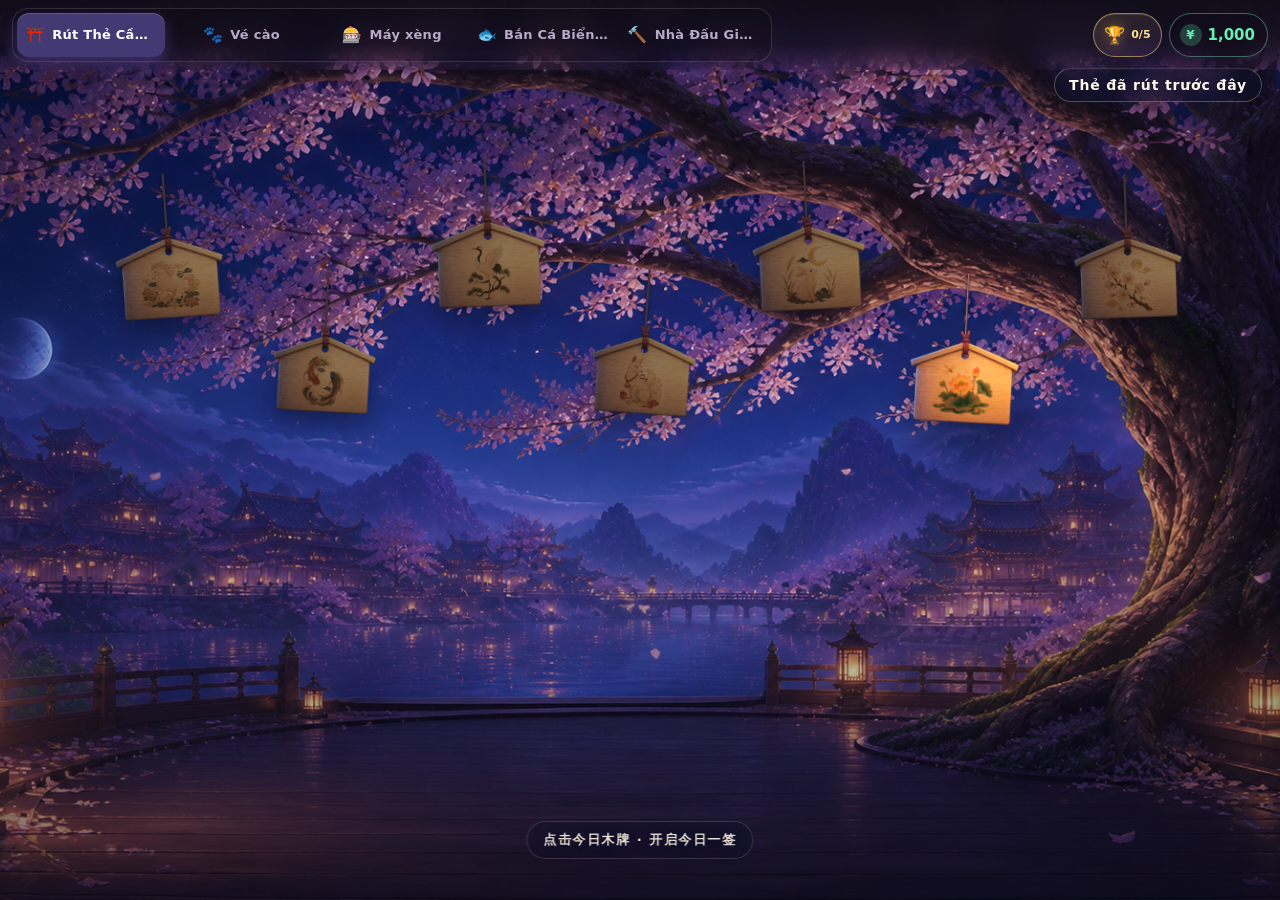
==== arcade/index.html @ 2c8cac27 "fix: Thêm shop, arcade, cg đã dịch tiếng Việt, sửa 404, cập nhật opening prompt và status-shell" ====
<!doctype html>
<html lang="zh-CN">
<head>
<meta charset="utf-8">
<meta name="viewport" content="width=device-width,initial-scale=1,viewport-fit=cover">
<title>AIRP Khu Trò Chơi May Mắn · Sảnh Game</title>
<meta name="description" content="Vé cào Móng Mèo Mộng Mơ / Rút Thẻ Cầu Nguyện / Máy Xèng Streamer / Bắn Cá Biển Sâu —— 共享钱包的四合一街机页面。">
<link rel="icon" href="data:image/svg+xml,%3Csvg xmlns='http://www.w3.org/2000/svg' viewBox='0 0 32 32'%3E%3Ctext y='26' font-size='26'%3E%F0%9F%8E%B0%3C/text%3E%3C/svg%3E">

<script>
/* Theme must be on <body> before any game iframe boots: the games read
   parent.document.body.dataset.theme during their own init(). */
(function () {
  var ua = navigator.userAgent || '';
  if (/iP(?:hone|ad|od)/.test(ua) && /AppleWebKit/.test(ua)) document.documentElement.classList.add('is-ios-webkit');
  var THEMES = ['dark', 'warm-white', 'green', 'classic-dark'];
  var t = 'dark';
  try {
    var s = localStorage.getItem('kivotos-theme') || localStorage.getItem('theme');
    if (THEMES.indexOf(s) >= 0) t = s;
  } catch (_) {}
  document.documentElement.dataset.theme = t;
  document.addEventListener('DOMContentLoaded', function () {
    document.body.dataset.theme = t;
  });
})();
</script>

<style>
/* Theme tokens are copied from the game pages so the shell and the
   embedded pages resolve to the exact same palette. */
:root,
[data-theme=dark]{color-scheme:dark;--stage:#100d17;--panel:#1e182b;--line:#ffffff22;--text:#fff;--muted:#b6aac7;--good:#65f0b5;--bad:#ff7c9d;--accent:#8c7aff;--accent2:#65f0b5}
[data-theme=warm-white]{color-scheme:light;--stage:#e8e0ee;--panel:#fff9ff;--line:#3b294528;--text:#2e2234;--muted:#76677e;--good:#18815a;--bad:#bd3e61;--accent:#7a5cd8;--accent2:#18815a}
[data-theme=green]{color-scheme:light;--stage:#dcebe3;--panel:#f8fffb;--line:#234f3a2b;--text:#25372d;--muted:#607468;--good:#1c7650;--bad:#b84962;--accent:#2f7f60;--accent2:#1c7650}
[data-theme=classic-dark]{color-scheme:dark;--stage:#161310;--panel:#29231e;--line:#e1c99c2a;--text:#eadfcf;--muted:#aa9a84;--good:#8bc6a2;--bad:#d57986;--accent:#c9a86a;--accent2:#8bc6a2}

*{box-sizing:border-box}
[hidden]{display:none!important}
html,body{margin:0;min-height:100%}
body{
  /* --dock-h is measured from the real topbar by JS; --nav-h is what the
     stage subtracts.  Keeping them separate lets the full-bleed games
     zero out the reserve without losing the measurement. */
  --dock-h:62px;
  --nav-h:var(--dock-h);
  padding:0;background:var(--stage);color:var(--text);
  font:14px/1.5 "Microsoft YaHei UI","Microsoft YaHei",system-ui,sans-serif;
  -webkit-font-smoothing:antialiased;overflow-x:hidden;
}
button{font:inherit;color:inherit}
a{color:inherit}

/* ---------- dock: one segmented track + a compact purse ---------- */
.topbar{
  position:sticky;top:0;z-index:60;
  display:flex;align-items:center;gap:10px;
  /* A literal floor, not var(--nav-h): --nav-h is derived from this
     element's height, so feeding it back in makes the reserve drift. */
  min-height:56px;padding:8px 12px;
  background:linear-gradient(180deg,color-mix(in srgb,var(--panel) 88%,transparent),color-mix(in srgb,var(--stage) 70%,transparent));
  backdrop-filter:blur(16px);-webkit-backdrop-filter:blur(16px);
}
html.is-hud .topbar{padding-right:12px}

.tabs{
  /* 列数跟着 GAMES 的条目数走。写死过 4，加第五个游戏时标签会被挤爆。 */
  display:grid;grid-template-columns:repeat(var(--tab-count,5),minmax(0,1fr));
  flex:1 1 auto;min-width:0;max-width:760px;
  gap:3px;padding:4px;
  border:1px solid var(--line);border-radius:16px;
  background:#00000028;
}
.tab{
  display:flex;align-items:center;justify-content:center;gap:7px;
  min-width:0;min-height:44px;padding:9px 8px;border:0;border-radius:12px;
  background:transparent;cursor:pointer;
  font-weight:800;font-size:13px;letter-spacing:.02em;
  transition:background .16s,color .16s,box-shadow .16s;
}
.tab .ico{font-size:16px;line-height:1;flex:none}
.tab .label{overflow:hidden;text-overflow:ellipsis;white-space:nowrap}
.tab{color:var(--muted)}
.tab:hover{color:var(--text);background:#ffffff10}
.tab[aria-selected=true]{
  color:var(--text);
  background:color-mix(in srgb,var(--accent) 34%,var(--panel));
  box-shadow:inset 0 1px 0 #ffffff28,0 6px 16px color-mix(in srgb,var(--accent) 28%,transparent);
}

.bar-right{display:flex;align-items:center;gap:8px;flex:0 0 auto;margin-left:auto}

.lobby-close{display:none;width:44px;height:44px;place-items:center;flex:0 0 auto;border:1px solid var(--line);border-radius:13px;background:color-mix(in srgb,var(--panel) 86%,transparent);color:var(--text);font:300 25px/1 system-ui,sans-serif;box-shadow:inset 0 1px 0 #ffffff20,0 6px 16px #0005;cursor:pointer}
html.is-hud .lobby-close{display:grid}
.lobby-close:hover{background:color-mix(in srgb,var(--accent) 24%,var(--panel))}

.wallet{position:relative}
.wallet-btn{
  display:flex;align-items:center;gap:6px;
  position:relative;
  min-height:44px;padding:0 12px 0 10px;
  border:1px solid color-mix(in srgb,var(--good) 28%,var(--line));
  border-radius:999px;background:#00000028;cursor:pointer;
}
.wallet-btn .mark{
  display:grid;place-items:center;width:22px;height:22px;border-radius:50%;
  background:color-mix(in srgb,var(--good) 22%,transparent);
  color:var(--good);font-size:12px;font-weight:900;
}
.wallet-btn b{color:var(--good);font-size:15px;font-variant-numeric:tabular-nums;font-weight:800;max-width:38vw;overflow:hidden;text-overflow:ellipsis;white-space:nowrap}
.wallet-btn:hover{background:#ffffff12}
.pop{
  position:absolute;right:0;top:calc(100% + 8px);z-index:70;
  width:244px;padding:12px;
  border:1px solid var(--line);border-radius:14px;background:var(--panel);
  box-shadow:0 18px 44px #00000059;
}
.pop h3{margin:0 0 3px;font-size:12px;letter-spacing:.08em}
.pop p{margin:0 0 10px;color:var(--muted);font-size:10px;line-height:1.5}
.pop-themes{
  display:flex;align-items:center;justify-content:space-between;gap:8px;
  margin-top:10px;padding-top:10px;border-top:1px solid var(--line);
}
.pop-themes > span{color:var(--muted);font-size:10px;font-weight:800;letter-spacing:.08em}
.themes{display:flex;align-items:center;gap:5px}
.themes[data-inert=true]{opacity:.45}
.swatch{
  width:22px;height:22px;padding:0;border:1px solid var(--line);border-radius:7px;
  cursor:pointer;transition:transform .12s,box-shadow .16s;
}
.swatch:hover{transform:translateY(-1px)}
.swatch[aria-pressed=true]{box-shadow:0 0 0 2px var(--accent2)}
.swatch[data-theme=dark]{background:linear-gradient(140deg,#1e182b,#100d17)}
.swatch[data-theme=warm-white]{background:linear-gradient(140deg,#fff9ff,#e8e0ee)}
.swatch[data-theme=green]{background:linear-gradient(140deg,#f8fffb,#dcebe3)}
.swatch[data-theme=classic-dark]{background:linear-gradient(140deg,#29231e,#161310)}

/* ---------- chat-scoped arcade milestones ---------- */
.bar-right{gap:7px}
.milestone-launch{position:relative;flex:none}
.milestone-btn{position:relative;display:flex;align-items:center;gap:6px;min-height:44px;padding:0 10px;border:1px solid color-mix(in srgb,#ffd766 42%,var(--line));border-radius:999px;background:linear-gradient(145deg,#ffd96b20,#9a6cff1a);cursor:pointer;box-shadow:inset 0 1px 0 #ffffff1f;transition:.16s}
.milestone-btn:hover{background:linear-gradient(145deg,#ffd96b30,#9a6cff26);border-color:#ffe18a99}
.milestone-btn .trophy{font-size:17px;line-height:1;filter:drop-shadow(0 0 6px #ffc84d66)}
.milestone-btn b{color:#ffe294;font-size:11px;font-variant-numeric:tabular-nums;white-space:nowrap}
.milestone-btn.has-new{animation:milestone-pulse .65s ease 2}
@keyframes milestone-pulse{50%{transform:translateY(-2px);box-shadow:0 0 20px #ffd75a75,inset 0 1px #fff7}}
.milestone-backdrop{position:fixed;inset:0;z-index:95;display:flex;justify-content:flex-end;padding:10px;background:#0807139c;backdrop-filter:blur(8px);-webkit-backdrop-filter:blur(8px)}
.milestone-sheet{width:min(440px,100%);height:min(680px,calc(100dvh - 20px));display:flex;flex-direction:column;overflow:hidden;border:1px solid color-mix(in srgb,#ffe197 36%,var(--line));border-radius:24px;background:linear-gradient(155deg,color-mix(in srgb,var(--panel) 96%,#4a315f),color-mix(in srgb,var(--stage) 98%,#182747));box-shadow:0 28px 80px #0009,inset 0 1px #ffffff1d}
.milestone-head{display:flex;align-items:center;gap:12px;padding:18px 18px 14px;border-bottom:1px solid var(--line);background:linear-gradient(110deg,#ffd96018,#a786ff13)}
.milestone-head-mark{display:grid;place-items:center;width:42px;height:42px;border:1px solid #ffe39a55;border-radius:14px;background:#ffd55b19;font-size:23px;box-shadow:inset 0 1px #fff4}
.milestone-head-copy{min-width:0;flex:1}.milestone-head-copy h2{margin:0;font-size:17px;letter-spacing:.08em}.milestone-head-copy p{margin:3px 0 0;color:var(--muted);font-size:10px}
.milestone-close{width:38px;height:38px;padding:0;border:1px solid var(--line);border-radius:12px;background:#ffffff0b;cursor:pointer;font-size:22px;line-height:1}.milestone-close:hover{background:#ffffff18}
.milestone-summary{display:grid;grid-template-columns:1fr auto;align-items:center;gap:12px;padding:12px 18px;border-bottom:1px solid var(--line)}
.milestone-summary b{font-size:13px}.milestone-summary span{color:#ffe294;font:800 12px/1 ui-monospace,Consolas,monospace}.milestone-sync{grid-column:1/-1;color:var(--muted);font-size:10px}.milestone-sync.is-live{color:var(--good)}
.milestone-list{flex:1;min-height:0;overflow:auto;padding:12px;scrollbar-width:thin}
.milestone-card{position:relative;display:grid;grid-template-columns:46px minmax(0,1fr);gap:11px;margin-bottom:9px;padding:12px;border:1px solid var(--line);border-radius:16px;background:#ffffff08;overflow:hidden}
.milestone-card:after{content:"";position:absolute;left:0;bottom:0;width:var(--progress,0%);height:3px;background:linear-gradient(90deg,var(--accent),#ffe079);box-shadow:0 0 10px #ffe07966;transition:width .35s}
.milestone-card.is-done{border-color:#ffe09655;background:linear-gradient(120deg,#ffd85a13,#ffffff08 48%,#9c7bff12)}
.milestone-card.is-done .milestone-icon{filter:none;box-shadow:0 0 18px #ffd35b35,inset 0 1px #fff5}
.milestone-icon{display:grid;place-items:center;width:46px;height:46px;border:1px solid var(--line);border-radius:14px;background:#0002;font-size:24px;filter:grayscale(.75)}
.milestone-copy{min-width:0}.milestone-title{display:flex;align-items:center;gap:7px}.milestone-title b{font-size:13px}.milestone-rank{padding:2px 6px;border:1px solid #ffe19738;border-radius:999px;color:#e8cf91;font-size:8px;font-weight:900;letter-spacing:.08em}.milestone-copy p{margin:4px 0 7px;color:var(--muted);font-size:10px;line-height:1.45}
.milestone-progress{display:grid;grid-template-columns:1fr auto;align-items:center;gap:8px}.milestone-track{height:6px;overflow:hidden;border-radius:99px;background:#0004}.milestone-track i{display:block;width:var(--progress,0%);height:100%;border-radius:inherit;background:linear-gradient(90deg,var(--accent),#ffe079)}.milestone-progress em{color:var(--muted);font:700 9px/1 ui-monospace,Consolas,monospace;font-style:normal}
.milestone-reward{display:flex;align-items:center;justify-content:space-between;gap:8px;margin-top:8px;padding-top:7px;border-top:1px dashed var(--line);font-size:9px}.milestone-reward span{color:#d7c5ff}.milestone-reward strong{color:var(--muted);font-weight:800}.milestone-card.is-done .milestone-reward strong{color:var(--good)}
.milestone-foot{padding:10px 16px;border-top:1px solid var(--line);color:var(--muted);font-size:9px;line-height:1.5;text-align:center}
@media(max-width:640px){.milestone-btn{min-width:44px;padding:0 7px;justify-content:center}.milestone-btn b{position:absolute;right:-3px;top:-4px;min-width:18px;padding:3px 4px;border-radius:999px;background:#795b24;color:#fff4ba;font-size:8px;box-shadow:0 2px 7px #0008}.milestone-btn .trophy{font-size:16px}.milestone-backdrop{padding:6px}.milestone-sheet{height:calc(100dvh - 12px);border-radius:19px}.milestone-head{padding:13px}.milestone-list{padding:8px}.milestone-card{padding:10px;margin-bottom:7px}}

/* Shrine is a full-bleed night scene. The dock floats over it instead of
   eating a solid strip, so the tree is not cut off by a second header. */
html[data-game=shrine]{
  height:100%;
}
html[data-game=shrine] body{height:100%;--nav-h:0px;overflow:hidden}
html[data-game=shrine] .topbar{
  position:absolute;left:0;right:0;top:0;
  background:linear-gradient(180deg,#100d17f0 0%,#100d17a8 62%,transparent);
  pointer-events:none;
}
html[data-game=shrine] .tab,
html[data-game=shrine] .wallet,
html[data-game=shrine] .milestone-launch{pointer-events:auto}
html[data-game=shrine] .stage,
html[data-game=shrine] .stage[data-fit=viewport] .frame{height:100dvh}

/* ---------- stage ---------- */
.stage{position:relative;width:100%;padding:0}
.frame{
  display:block;width:100%;border:0;
  /* the embedded pages declare background:transparent so --stage shows through */
  background:transparent;
}
.stage[data-fit=viewport] .frame{height:calc(100dvh - var(--nav-h))}
.stage[data-fit=content] .frame{min-height:calc(100dvh - var(--nav-h))}

.loader{
  position:absolute;inset:0;z-index:5;
  display:grid;place-content:center;gap:12px;justify-items:center;
  background:var(--stage);color:var(--muted);
  transition:opacity .3s;
}
.loader[hidden]{display:none!important}
.spinner{
  width:34px;height:34px;border-radius:50%;
  border:3px solid var(--line);border-top-color:var(--accent);
  animation:spin .8s linear infinite;
}
.loader span{font-size:11px;letter-spacing:.12em}
@keyframes spin{to{transform:rotate(360deg)}}

.toast{
  position:fixed;left:50%;bottom:22px;z-index:200;
  max-width:min(86vw,400px);padding:9px 16px;
  border:1px solid var(--line);border-radius:11px;
  background:var(--panel);color:var(--text);
  box-shadow:0 14px 36px #00000059;
  font-size:12px;font-weight:800;text-align:center;
  transform:translate(-50%,10px);opacity:0;pointer-events:none;transition:.2s;
}
.toast.show{opacity:1;transform:translate(-50%,0)}

button:focus-visible,a:focus-visible{outline:2px solid var(--accent2);outline-offset:2px}

@media(max-width:720px){
  .tab{padding:8px 4px;font-size:12px;gap:5px}
  .tab .ico{font-size:15px}
}
@media(max-width:520px){
  .topbar{min-height:50px;padding:6px 8px;gap:8px}
  html.is-hud .topbar{padding-right:8px}
  .tabs{padding:3px;border-radius:14px}
  .tab{flex-direction:column;gap:2px;padding:5px 2px;font-size:10px;border-radius:10px}
  .tab .ico{font-size:16px}
  .wallet-btn{padding:0 8px 0 6px}
  .wallet-btn b{font-size:12px;max-width:26vw}
}
html.is-ios-webkit *,html.is-ios-webkit *::before,html.is-ios-webkit *::after{
  box-shadow:none!important;text-shadow:none!important;filter:none!important;
  backdrop-filter:none!important;-webkit-backdrop-filter:none!important;
}
@media(prefers-reduced-motion:reduce){
  *,*::before,*::after{animation-duration:.01ms!important;transition-duration:.01ms!important}
}

/* Vé cào、Rút Thẻ Cầu Nguyện、Bắn Cá Biển Sâu都是横向构图的游戏。手机竖着拿时，把 .rotator
   做成一个横屏舞台（width = 100dvh，height = 100dvw）再转 -90deg，
   游戏拿到的就是真正的宽视口，而不是被挤成一条竖列。
   逆时针转页面 = 顺时针转手机，游戏的上边落在手机左侧。

   Bắn Cá Biển Sâu必须这样：它的画布位图写死 960x540 且 object-fit:fill，
   竖屏会被横向压到 27%，鱼全被拉高 3.7 倍。 */
.rotator{display:contents}
html.is-force-landscape,html.is-force-landscape body{
  width:100%;height:100%;overflow:hidden;
}
html.is-force-landscape .rotator{
  display:block;position:fixed;z-index:1;
  top:50%;left:50%;
  width:100dvh;height:100dvw;
  transform:translate(-50%,-50%) rotate(-90deg);
  transform-origin:center center;
  overflow:hidden;background:var(--stage);
}
html.is-force-landscape .topbar{
  position:sticky;min-height:0;padding:5px 10px;gap:8px;
  background:linear-gradient(180deg,color-mix(in srgb,var(--panel) 88%,transparent),color-mix(in srgb,var(--stage) 70%,transparent));
}
html.is-force-landscape .tabs{flex:1 1 auto;max-width:none;padding:3px}
html.is-force-landscape .tab{flex-direction:row;gap:6px;min-height:40px;padding:6px;font-size:12px}
html.is-force-landscape .tab .label{display:inline}
html.is-force-landscape .tab .ico{font-size:15px}
html.is-force-landscape .wallet-btn{min-height:40px}
html.is-force-landscape .wallet-btn b{font-size:13px;max-width:22vh}
html.is-force-landscape .stage{
  height:calc(100% - var(--nav-h));
  min-height:0;
  overflow:hidden;
}
html.is-force-landscape .stage[data-fit=viewport] .frame,
html.is-force-landscape .stage[data-fit=content] .frame{
  height:100%!important;min-height:0!important;
}
/* Rút Thẻ Cầu Nguyện和Bắn Cá Biển Sâu是整屏画面，坞浮在上面不吃高度；
   Vé cào自带标题栏，坞浮起来会把它压掉，所以留在文档流里。 */
html.is-force-landscape[data-game=shrine] body,
html.is-force-landscape[data-game=fishing] body{--nav-h:0px}
html.is-force-landscape[data-game=shrine] .topbar,
html.is-force-landscape[data-game=fishing] .topbar{
  position:absolute;left:0;right:0;top:0;z-index:60;
  background:linear-gradient(180deg,color-mix(in srgb,var(--stage) 78%,transparent),transparent);
  pointer-events:none;
}
/* The fishing canvas changes every frame. Blurring it through the floating dock
   forces a fresh backdrop raster on mobile WebViews, on top of the canvas work. */
html.is-force-landscape[data-game=fishing] .topbar{
  backdrop-filter:none;-webkit-backdrop-filter:none;
}
html.is-force-landscape[data-game=shrine] .tabs,
html.is-force-landscape[data-game=fishing] .tabs,
html.is-force-landscape[data-game=shrine] .bar-right,
html.is-force-landscape[data-game=fishing] .bar-right{pointer-events:auto}
html.is-force-landscape[data-game=shrine] .tabs,
html.is-force-landscape[data-game=fishing] .tabs{flex:0 0 auto;background:#00000055}
html.is-force-landscape[data-game=shrine] .stage,
html.is-force-landscape[data-game=fishing] .stage{height:100%}

/* 手机真横屏（横着拿）：顶栏收成图标坞。
   Rút Thẻ Cầu Nguyện和Bắn Cá Biển Sâu是整屏画面，坞浮在上面；Vé cào和Máy xèng自带顶部标题，
   坞若浮起来就会把标题压掉，所以那两个游戏保持坞在文档流里。 */
@media (orientation: landscape) and (max-height: 520px) {
  html,body{height:100%;overflow:hidden}
  .topbar{
    min-height:0;padding:6px 10px;gap:8px;
    align-items:center;
  }
  html.is-hud .topbar{padding-right:10px}
  .tabs,.bar-right,.wallet,.tab{pointer-events:auto}
  .tabs{
    flex:0 0 auto;width:auto;max-width:none;
    grid-template-columns:repeat(var(--tab-count,5),42px);
    gap:2px;padding:3px;
    background:#00000055;
  }
  .tab{
    position:relative;
    flex-direction:column;padding:4px 2px;min-height:38px;
    font-size:0;gap:0;
  }
  /* 38px 的坞在 390px 高的横屏里已经占掉一成高度，不再往上加；
     命中区用透明 ::after 撑到 44px。 */
  .tab:after{
    content:"";position:absolute;left:0;right:0;top:50%;
    min-height:44px;height:100%;
    transform:translateY(-50%);
  }
  .tab .label{display:none}
  .tab .ico{font-size:18px}
  .wallet-btn{min-height:38px;padding:0 8px 0 6px}
  .wallet-btn:after{
    content:"";position:absolute;left:0;right:0;top:50%;
    min-height:44px;height:100%;
    transform:translateY(-50%);
  }
  .wallet-btn b{font-size:12px;max-width:22vw}

  /* full-bleed games: float the dock, hand the game the whole viewport */
  html[data-game=fishing] .topbar{backdrop-filter:none;-webkit-backdrop-filter:none}

  html[data-game=shrine] .topbar,
  html[data-game=fishing] .topbar{
    position:absolute;left:0;right:0;top:0;z-index:60;
    align-items:flex-start;
    background:linear-gradient(180deg,color-mix(in srgb,var(--stage) 70%,transparent),transparent);
    pointer-events:none;
  }
  html[data-game=shrine] body,
  html[data-game=fishing] body{--nav-h:0px}

  .stage[data-fit=viewport] .frame,
  .stage[data-fit=content] .frame{
    height:calc(100dvh - var(--nav-h))!important;min-height:0!important;
  }
  html[data-game=slots] body{overflow:hidden;height:100%}
  html[data-game=slots] .stage{
    display:flex;justify-content:center;
    height:calc(100dvh - var(--nav-h));overflow:hidden;
  }
  html[data-game=slots] .frame{
    width:min(100%,460px);
    height:calc(100dvh - var(--nav-h))!important;min-height:0!important;
  }
}
</style>
</head>
<body>
<div class="rotator" id="rotator">

<header class="topbar">
  <nav class="tabs" id="tabs" role="tablist" aria-label="Chuyển đổi trò chơi"></nav>

  <div class="bar-right">
    <div class="milestone-launch">
      <button class="milestone-btn" id="milestoneBtn" type="button" aria-expanded="false" aria-haspopup="dialog" aria-label="Mở mốc thành tựu trò chơi">
        <span class="trophy" aria-hidden="true">🏆</span><b id="milestoneBadge">0/5</b>
      </button>
    </div>
    <div class="wallet">
      <button class="wallet-btn" id="walletBtn" type="button" aria-expanded="false" aria-haspopup="true" aria-label="共享钱包">
        <span class="mark" aria-hidden="true">¥</span>
        <b id="balance">¥0</b>
      </button>
      <div class="pop" id="walletPop" hidden>
        <h3>共享钱包</h3>
        <p id="walletHint">五个游戏共用同一份余额，Dữ liệu được lưu trong trình duyệt。</p>
        <div class="pop-themes">
          <span>主题</span>
          <div class="themes" id="themes" role="group" aria-label="Chuyển đổi chủ đề"></div>
        </div>
      </div>
    </div>
    <button class="lobby-close" id="arcadeClose" type="button" aria-label="Close arcade">&#215;</button>
  </div>
</header>

<div class="milestone-backdrop" id="milestoneBackdrop" hidden>
  <section class="milestone-sheet" role="dialog" aria-modal="true" aria-labelledby="milestoneTitle">
    <header class="milestone-head">
      <span class="milestone-head-mark" aria-hidden="true">🏆</span>
      <div class="milestone-head-copy"><h2 id="milestoneTitle">街机里程碑</h2><p>达标后，新变体会永久加入当前聊天的奖池</p></div>
      <button class="milestone-close" id="milestoneClose" type="button" aria-label="Đóng mốc thành tựu">×</button>
    </header>
    <div class="milestone-summary"><b>Tiến độ thu thập giải thưởng</b><span id="milestoneTotal">0 / 5</span><small class="milestone-sync" id="milestoneSync">Đang đợi dữ liệu phiên trò chuyện MVU 数据</small></div>
    <div class="milestone-list" id="milestoneList"></div>
    <footer class="milestone-foot">Mốc thành tựu được lưu trong「系统配置 · 街机」中，切换酒馆聊天后会读取该聊天自己的进度。</footer>
  </section>
</div>

<main class="stage" id="stage" data-fit="content">
  <div class="loader" id="loader"><div class="spinner" aria-hidden="true"></div><span>Đang tải...…</span></div>
  <iframe class="frame" id="frame" title="游戏画面" allow="autoplay"></iframe>
</main>

<script src="token-system.js?v=20260930-auction-daily1"></script>
<div class="toast" id="toast" role="status" aria-live="polite"></div>
</div>

<script>
(() => {
'use strict';

/* ------------------------------------------------------------------ *
 * The four pages were authored as one suite. They already share:
 *   - wallet key      airp_arcade_wallet_v1
 *   - theme values    dark | warm-white | green | classic-dark
 *   - a message API   inbound  kivotos-theme-change, airp-<ns>:set-theme,
 *                             airp-<ns>:set-balance, airp-<ns>:reset-command
 *                     outbound airp-<ns>:ready / :settled / :balance-set / ...
 * This shell is the missing host: it routes between them, keeps the
 * theme and wallet in sync, and sizes each page correctly.
 * ------------------------------------------------------------------ */

const WALLET_KEY = 'airp_arcade_wallet_v1';
const THEME_KEY  = 'kivotos-theme';
const THEMES = ['dark', 'warm-white', 'green', 'classic-dark'];
const THEME_LABEL = {dark:'Đêm tối', 'warm-white':'Trắng ấm', green:'Trúc xanh', 'classic-dark':'Cổ điển tối'};
const DEFAULT_BALANCE = 1000;

const GAMES = [
  {id:'shrine',  file:'shrine.html?v=20260930-auction-daily1',  ns:'airp-shrine',  ico:'⛩️', label:'Rút Thẻ Cầu Nguyện',
   title:'Rút Thẻ Cầu Nguyện',       state:null, fit:'viewport', themed:false, landscape:true},
  {id:'scratch', file:'scratch.html', ns:'airp-scratch', ico:'🐾', label:'Vé cào',
   title:'Vé cào Móng Mèo Mộng Mơ', state:'airp_scratch_card_state_v2', fit:'content', themed:true, landscape:true},
  /* Máy xèng是竖柜，竖屏本来就是它的正确形态，不参与强制横屏。 */
  {id:'slots',   file:'slots.html',   ns:'airp-slot',    ico:'🎰', label:'Máy xèng',
   title:'Máy Xèng Streamer',     state:'airp_physical_slot_state_v2', fit:'content', themed:true},
  {id:'fishing', file:'fishing.html', ns:'airp-fishing', ico:'🐟', label:'Bắn Cá Biển Sâu',
   title:'Bắn Cá Biển Sâu',       state:'airp_fishing_state_v1', fit:'content', themed:true, landscape:true},
  {id:'auction', file:'auction.html?v=20260930-auction-daily1', ns:'airp-auction', ico:'🔨', label:'Nhà Đấu Giá Lâm Giang',
   title:'Nhà Đấu Giá Lâm Giang', state:'airp_auction_state_v3', fit:'viewport', themed:false, landscape:true},
];
const GAME_STATE_KEYS = GAMES.map(g => g.state).filter(Boolean);
const MILESTONES = [
  {id:'slot-golden-grape',unlock:'slot_golden_grape',rank:'Huy hiệu đồng',icon:'🍇',group:'Máy xèng',field:'旋转次数',target:50,title:'黄金果实',reward:'黄金葡萄',effect:'3 倍黄金变体，作为低概率额外奖项加入Máy xèng。'},
  {id:'fish-golden-clown',unlock:'fish_golden_clown',rank:'Huy hiệu đồng',icon:'🐠',group:'Bắn cá',field:'捕获次数',target:100,title:'黄金鱼影',reward:'黄金小丑鱼',effect:'4 倍黄金鱼种，拥有略高的有效回报率。'},
  {id:'fish-starlight-jelly',unlock:'fish_starlight_jelly',rank:'Huy hiệu bạc',icon:'🌌',group:'Bắn cá',field:'捕获次数',target:500,title:'星海来客',reward:'星光水母',effect:'8 倍星空鱼种，带有额外福运修正。'},
  {id:'slot-mystery-cloud',unlock:'slot_mystery_cloud',rank:'Huy hiệu bạc',icon:'❔',group:'Máy xèng',field:'旋转次数',target:500,title:'云中变数',reward:'云雾问号',effect:'两个相同图案同行时，问号会以云雾动画变形成第三个。'},
  {id:'fish-deep-bomb',unlock:'fish_deep_bomb',rank:'Huy hiệu vàng',icon:'💣',group:'Bắn cá',field:'捕获次数',target:2000,title:'深海爆破',reward:'深海炸弹',effect:'引爆后清除鱼群，并把鱼群倍率的一半计入爆破奖金。'},
];

const el = {
  tabs:      document.getElementById('tabs'),
  themes:    document.getElementById('themes'),
  balance:   document.getElementById('balance'),
  walletBtn: document.getElementById('walletBtn'),
  walletPop: document.getElementById('walletPop'),
  milestoneBtn: document.getElementById('milestoneBtn'),
  milestoneBadge: document.getElementById('milestoneBadge'),
  milestoneBackdrop: document.getElementById('milestoneBackdrop'),
  milestoneClose: document.getElementById('milestoneClose'),
  milestoneList: document.getElementById('milestoneList'),
  milestoneTotal: document.getElementById('milestoneTotal'),
  milestoneSync: document.getElementById('milestoneSync'),
  stage:     document.getElementById('stage'),
  frame:     document.getElementById('frame'),
  loader:    document.getElementById('loader'),
  toast:     document.getElementById('toast'),
  close:     document.getElementById('arcadeClose'),
};

let current = GAMES[0];
let theme = document.documentElement.dataset.theme || 'dark';
let arcadeProfile = null;
let lastForwardedBalance = NaN;
let arcadeAudioUnlocked = false;
document.addEventListener('pointerdown', () => { arcadeAudioUnlocked = true; }, {capture: true});
document.addEventListener('keydown', () => { arcadeAudioUnlocked = true; }, {capture: true});

const embedded = (() => { try { return parent !== window; } catch (_) { return false; } })();
let hostReady = !embedded;
let helloTimer = 0;

try { if (embedded) document.documentElement.classList.add('is-hud'); } catch (_) {}
if (embedded) {
  const hint = document.getElementById('walletHint');
  if (hint) hint.textContent = '五个游戏共用角色资金，与世界「Tiền bạc」同步。';
}

/* ---------------- storage helpers ---------------- */
const readJSON = (k) => { try { return JSON.parse(localStorage.getItem(k) || 'null'); } catch (_) { return null; } };
const writeJSON = (k, v) => { try { localStorage.setItem(k, JSON.stringify(v)); } catch (_) {} };
const money = (v) => { const n = Number(v); return Number.isFinite(n) ? Math.max(0, Math.round(n * 100) / 100) : 0; };
const fmt = (v) => '¥' + money(v).toLocaleString('zh-CN', {maximumFractionDigits: 2});

/* Mirrors the games' own readSharedBalance(): wallet first, then any
   game state that carries a balance, then the shared default. */
function readBalance() {
  const w = readJSON(WALLET_KEY);
  if (w && Number.isFinite(+w.balance)) return money(w.balance);
  for (const k of GAME_STATE_KEYS) {
    const s = readJSON(k);
    if (s && Number.isFinite(+s.balance)) return money(s.balance);
  }
  return DEFAULT_BALANCE;
}

/* Mirrors the shrine's writeBalance(): update the wallet and push the
   value into every game's saved state so no page starts out stale. */
function notifyHost(value) {
  if (!embedded || !hostReady) return;
  try { parent.postMessage({ type: 'airp-arcade:balance', balance: money(value) }, '*'); }
  catch (_) {}
}

function requestHost() {
  if (!embedded || hostReady) return;
  try { parent.postMessage({ type: 'airp-arcade:hello' }, '*'); }
  catch (_) {}
}

function writeBalance(value, { fromHost = false, syncGame = true, syncStates = fromHost } = {}) {
  const v = money(value);
  const wallet = readJSON(WALLET_KEY);
  if (!wallet || money(wallet.balance) !== v) {
    writeJSON(WALLET_KEY, {balance: v, updatedAt: Date.now(), source: fromHost ? 'host' : 'lobby'});
  }
  /* Game-originated shot/settle events used to rewrite every other game's saved
     state. The shared wallet is already the source of truth, so that was only
     synchronous storage churn in the animation path. Host seeding keeps the old
     migration behavior for existing saves. */
  if (syncStates) {
    for (const k of GAME_STATE_KEYS) {
      const state = readJSON(k);
      if (state && typeof state === 'object' && money(state.balance) !== v) {
        state.balance = v;
        writeJSON(k, state);
      }
    }
  }
  renderBalance();
  if (syncGame) send(current.ns + ':set-balance', {balance: v});
  if (fromHost) lastForwardedBalance = v;
  else if (v !== lastForwardedBalance) {
    lastForwardedBalance = v;
    notifyHost(v);
  }
  return v;
}

function gameEventDetail(d) {
  if (!d || typeof d !== 'object') return {};
  if (d.detail && typeof d.detail === 'object') return d.detail;
  // Backward compatibility for the old fishing page, which posted its detail
  // fields at the message root instead of under `detail`.
  const { type, ...detail } = d;
  return detail;
}

function pickBalance(d) {
  if (!d || typeof d !== 'object') return NaN;
  const bag = gameEventDetail(d);
  const candidates = [bag.balance, bag.balanceAfter, bag.after, d.balance, d.balanceAfter, d.after];
  for (const c of candidates) {
    if (c == null || c === '') continue;
    const n = Number(c);
    if (Number.isFinite(n)) return money(n);
  }
  return NaN;
}

function dateKey() {
  const d = new Date();
  const p = (n) => String(n).padStart(2, '0');
  return `${d.getFullYear()}-${p(d.getMonth() + 1)}-${p(d.getDate())}`;
}

function creditUnsyncedShrine(hostValue) {
  const f = readJSON('airp_shrine_fortune_v1');
  if (!f || f.claimed !== true || f.synced) return hostValue;
  if (f.date !== dateKey()) return hostValue;
  const reward = Number(f.reward);
  if (!Number.isFinite(reward) || reward <= 0) return hostValue;
  f.synced = true;
  writeJSON('airp_shrine_fortune_v1', f);
  return money(hostValue) + money(reward);
}

function applyHostBalance(raw) {
  const seeded = money(raw);
  const v = creditUnsyncedShrine(seeded);
  hostReady = true;
  if (helloTimer) { clearInterval(helloTimer); helloTimer = 0; }
  writeBalance(v, { fromHost: true });
  if (v !== seeded) notifyHost(v);
  if (!el.frame.getAttribute('src')) show(gameFromHash());
}

function renderBalance() {
  el.balance.textContent = money(readBalance()).toLocaleString('zh-CN', {maximumFractionDigits: 0});
}

/* ---------------- messaging into the active page ---------------- */
function send(type, extra) {
  const win = el.frame.contentWindow;
  if (!win) return;
  try { win.postMessage(Object.assign({type}, extra || {}), '*'); } catch (_) {}
}

/* ---------------- theme ---------------- */
function applyTheme(next, {persist = true, notify = true} = {}) {
  theme = THEMES.includes(next) ? next : 'dark';
  document.documentElement.dataset.theme = theme;
  document.body.dataset.theme = theme;
  if (persist) { try { localStorage.setItem(THEME_KEY, theme); } catch (_) {} }
  for (const b of el.themes.querySelectorAll('.swatch')) {
    b.setAttribute('aria-pressed', String(b.dataset.theme === theme));
  }
  // The games accept either the shared kivotos event or their own namespace.
  if (notify) { send('kivotos-theme-change', {theme}); send(current.ns + ':set-theme', {theme}); }
}

function buildThemes() {
  el.themes.innerHTML = '';
  for (const t of THEMES) {
    const b = document.createElement('button');
    b.type = 'button';
    b.className = 'swatch';
    b.dataset.theme = t;
    b.title = THEME_LABEL[t];
    b.setAttribute('aria-label', '主题：' + THEME_LABEL[t]);
    b.setAttribute('aria-pressed', String(t === theme));
    b.addEventListener('click', () => {
      applyTheme(t);
      if (!current.themed) toast(current.label+'使用固定主题，已保存给其他游戏');
    });
    el.themes.appendChild(b);
  }
}

/* ---------------- tabs / routing ---------------- */
function buildTabs() {
  el.tabs.innerHTML = '';
  el.tabs.style.setProperty('--tab-count', String(GAMES.length));
  for (const g of GAMES) {
    const b = document.createElement('button');
    b.type = 'button';
    b.className = 'tab';
    b.id = 'tab-' + g.id;
    b.setAttribute('role', 'tab');
    b.setAttribute('aria-selected', 'false');
    b.title = g.title;
    b.setAttribute('aria-label', g.label);
    b.innerHTML = '<span class="ico" aria-hidden="true">' + g.ico +
                  '</span><span class="label">' + g.label + '</span>';
    b.addEventListener('click', () => { location.hash = '#' + g.id; });
    el.tabs.appendChild(b);
  }
}

function gameFromHash() {
  const id = decodeURIComponent((location.hash || '').replace(/^#\/?/, '')).trim();
  return GAMES.find(g => g.id === id) || GAMES[0];
}

function show(game) {
  current = game;
  document.title = game.title + ' · 幸运街机';
  document.documentElement.dataset.game = game.id;
  for (const g of GAMES) {
    const t = document.getElementById('tab-' + g.id);
    if (t) { t.setAttribute('aria-selected', String(g === game)); t.tabIndex = g === game ? 0 : -1; }
  }
  el.themes.dataset.inert = String(!game.themed);
  el.themes.title = game.themed ? '切换主题' : game.label+'使用固定主题';

  el.stage.dataset.fit = game.fit;
  el.frame.style.height = '';
  el.frame.title = game.title;
  el.loader.hidden = false;
  syncForceLandscape();
  // One iframe, swapped src: the 2.8MB fishing page is only fetched on demand
  // and every game persists its own state, so switching loses nothing.
  el.frame.setAttribute('src', game.file);
  renderBalance();
}

function route() {
  const g = gameFromHash();
  if (embedded && !hostReady) {
    requestHost();
    return;
  }
  if (g === current && el.frame.getAttribute('src') === g.file) return;
  show(g);
}

/* ---------------- forced landscape ---------------- */
/* Three of the four games are horizontal compositions, and Bắn Cá Biển Sâu is worse
   than that: its canvas bitmap is a fixed 960x540 with object-fit:fill, so a
   portrait box squeezes the picture to 27% of its width.  On a portrait phone
   the whole shell is rotated instead, which hands every game a wide viewport. */
/* Phone-sized only.  A tablet held in portrait has room for the native
   layout, and rotating a whole tablet UI is jarring rather than helpful. */
function portraitPhone() {
  return innerHeight > innerWidth && Math.min(innerWidth, innerHeight) <= 560;
}

function syncForceLandscape() {
  const on = !!current.landscape && portraitPhone();
  document.documentElement.classList.toggle('is-force-landscape', on);
  el.stage.dataset.fit = on ? 'viewport' : current.fit;
  if (on) el.frame.style.height = '';
  measureDock();
}

/* ---------------- dock height ---------------- */
/* The dock grows and shrinks with the layout: 4 icon-over-label tabs on a
   360px phone are taller than one row on a desktop.  A hard-coded --nav-h
   left the stage 9px too tall on every phone, which is enough to make the
   page scroll and the mobile address bar jitter.  Measure it instead.

   offsetHeight, not getBoundingClientRect: in forced landscape the dock sits
   inside a rotate(-90deg) subtree, and a client rect is post-transform, so it
   would report the dock's width as its height. */
const dock = document.querySelector('.topbar');
function measureDock() {
  const h = dock.offsetHeight;
  if (h > 0) document.body.style.setProperty('--dock-h', h + 'px');
}
if (typeof ResizeObserver !== 'undefined') new ResizeObserver(measureDock).observe(dock);
measureDock();

/* ---------------- iframe sizing ---------------- */
let ro = null;

function shortLandscape() {
  return innerWidth > innerHeight && innerHeight <= 520;
}

function fit() {
  if (el.stage.dataset.fit === 'viewport') return;
  /* Máy xèng在矮横屏里锁成竖列视口，不要按内容把 iframe 拉高。 */
  if (current.id === 'slots' && shortLandscape()) {
    el.frame.style.height = '';
    return;
  }
  let doc = null;
  try { doc = el.frame.contentDocument; } catch (_) { doc = null; }
  if (!doc || !doc.documentElement) {
    // Cross-origin/file:// fallback: let CSS hold a viewport-tall frame.
    el.stage.dataset.fit = 'viewport';
    return;
  }
  const h = Math.max(
    doc.documentElement.scrollHeight || 0,
    doc.body ? doc.body.scrollHeight : 0
  );
  if (h > 0) el.frame.style.height = h + 'px';
}

function watchFrame() {
  if (ro) { ro.disconnect(); ro = null; }
  if (el.stage.dataset.fit === 'viewport') return;
  let doc = null;
  try { doc = el.frame.contentDocument; } catch (_) { return; }
  if (!doc || typeof ResizeObserver === 'undefined') return;
  ro = new ResizeObserver(fit);
  if (doc.documentElement) ro.observe(doc.documentElement);
  if (doc.body) ro.observe(doc.body);
}

el.frame.addEventListener('load', () => {
  el.loader.hidden = true;
  // Re-assert theme and balance now that the page has booted.
  send('kivotos-theme-change', {theme});
  if (current.themed) send(current.ns + ':set-theme', {theme});
  send(current.ns + ':set-balance', {balance: readBalance()});
  if (arcadeProfile) send(current.ns + ':set-profile', {profile: arcadeProfile});
  /* The scratch iframe is created after the trusted tab click. Its document-level
     pointer listener never sees that click, but desktop Chromium keeps the top-level
     activation and permits playback when the lobby asks immediately after load. */
  if (current.id === 'scratch' && (arcadeAudioUnlocked || navigator.userActivation?.hasBeenActive)) {
    send('airp-scratch:play-music');
  }
  fit(); watchFrame();
  setTimeout(fit, 260);
  setTimeout(fit, 900);
  renderBalance();
});

addEventListener('resize', () => { syncForceLandscape(); fit(); });
addEventListener('orientationchange', () => { syncForceLandscape(); fit(); });

/* ---------------- milestones ---------------- */
function milestoneValue(item) {
  return money(arcadeProfile?.['统计']?.[item.group]?.[item.field]);
}
function milestoneDone(item) {
  return !!arcadeProfile?.['Đã đạt']?.[item.id] || !!arcadeProfile?.['Đã mở khóa']?.[item.unlock] || milestoneValue(item) >= item.target;
}
function renderMilestones() {
  const doneCount = MILESTONES.filter(milestoneDone).length;
  el.milestoneBadge.textContent = `${doneCount}/${MILESTONES.length}`;
  el.milestoneTotal.textContent = `${doneCount} / ${MILESTONES.length}`;
  el.milestoneSync.textContent = arcadeProfile ? 'Đã kết nối với phiên trò chuyện · 进度由 MVU 保存' : 'Chưa kết nối SillyTavern MVU；独立打开页面时只展示规则';
  el.milestoneSync.classList.toggle('is-live', !!arcadeProfile);
  el.milestoneList.innerHTML = MILESTONES.map((item) => {
    const value = milestoneValue(item), done = milestoneDone(item), shown = Math.min(item.target, value);
    const percent = done ? 100 : Math.max(0, Math.min(100, value / item.target * 100));
    const status = done ? '已加入奖池' : `还差 ${Math.max(0, item.target - value)} 次`;
    return `<article class="milestone-card${done ? ' is-done' : ''}" style="--progress:${percent}%"><span class="milestone-icon" aria-hidden="true">${item.icon}</span><div class="milestone-copy"><div class="milestone-title"><b>${item.title}</b><span class="milestone-rank">${item.rank}</span></div><p>${item.group} · ${item.field}达到 ${item.target} 次。${item.effect}</p><div class="milestone-progress"><span class="milestone-track" style="--progress:${percent}%"><i></i></span><em>${shown} / ${item.target}</em></div><div class="milestone-reward"><span>解锁：${item.reward}</span><strong>${status}</strong></div></div></article>`;
  }).join('');
}
function toggleMilestones(open) {
  const next = open === undefined ? el.milestoneBackdrop.hidden : !!open;
  el.milestoneBackdrop.hidden = !next;
  el.milestoneBtn.setAttribute('aria-expanded', String(next));
  if (next) { togglePop(false); renderMilestones(); setTimeout(() => el.milestoneClose.focus(), 0); }
}
el.milestoneBtn.addEventListener('click', (event) => { event.stopPropagation(); toggleMilestones(); });
el.milestoneClose.addEventListener('click', () => toggleMilestones(false));
el.milestoneBackdrop.addEventListener('click', (event) => { if (event.target === el.milestoneBackdrop) toggleMilestones(false); });

/* ---------------- wallet popover ---------------- */
function togglePop(open) {
  const next = open === undefined ? el.walletPop.hidden : open;
  el.walletPop.hidden = !next;
  el.walletBtn.setAttribute('aria-expanded', String(next));
}

el.close?.addEventListener('click', () => {
  try { parent.postMessage({ type: 'airp-arcade:close' }, '*'); } catch (_) {}
});
el.walletBtn.addEventListener('click', (e) => { e.stopPropagation(); togglePop(); });
document.addEventListener('click', (e) => {
  if (!el.walletPop.hidden && !e.target.closest('.wallet')) togglePop(false);
});
addEventListener('keydown', (e) => { if (e.key === 'Escape') { togglePop(false); toggleMilestones(false); } });


addEventListener('airp-token:unlock', (event) => {
  const names = { fishing: 'Bắn cáXu trò chơi', scratch: 'Vé càoXu trò chơi', slots: 'Máy xèngXu trò chơi' };
  const game = event.detail?.game;
  toast(`Xu trò chơi掉落解锁：${names[game] || game}`);
});

/* ---------------- inbound game events ---------------- */
addEventListener('message', (e) => {
  const d = e.data || {};
  /* In the native full-screen portal the lobby's parent is Tavern, while these
     host commands are sent by the HUD controller in the message-floor window. */
  const hostBalance = d.type === 'airp-arcade:set-balance' && Number.isFinite(+d.balance);
  const hostProfile = d.type === 'airp-arcade:set-profile';
  if (hostBalance || hostProfile) {
    if (hostBalance) applyHostBalance(d.balance);
    if (hostProfile) {
      arcadeProfile = d.profile && typeof d.profile === 'object' ? d.profile : null;
      if (arcadeProfile) send(current.ns + ':set-profile', {profile: arcadeProfile});
      renderMilestones();
      const unlocked = Array.isArray(d.unlocked) ? d.unlocked : [];
      if (unlocked.length) {
        toast('里程碑解锁：' + unlocked.map(x => x.label || x.id).join(' / '));
        el.milestoneBtn.classList.remove('has-new');
        void el.milestoneBtn.offsetWidth;
        el.milestoneBtn.classList.add('has-new');
      }
    }
    return;
  }
  if (e.source === parent) return;
  if (e.source !== el.frame.contentWindow) return;
  if (typeof d.type !== 'string' || d.type.indexOf('airp-') !== 0) return;
  if (/:settled$/.test(d.type)) {
    const detail = gameEventDetail(d);
    if (embedded) {
      try { parent.postMessage({ type: 'airp-arcade:event', event: { game: current.id, type: d.type, detail } }, '*'); }
      catch (_) {}
    }
    try { dispatchEvent(new CustomEvent(d.type, { detail })); } catch (_) {}
  }
  const b = pickBalance(d);
  if (Number.isFinite(b) && hostReady && b !== lastForwardedBalance) writeBalance(b, { syncGame: false });
  if (d.type === 'airp-shrine:claimed') {
    const detail = gameEventDetail(d);
    const reward = Number(detail.reward);
    const tokenReward = Math.max(0, Math.floor(Number(detail.tokenReward) || 0));
    if (Number.isFinite(reward) && reward > 0) toast(`签到福礼 +${fmt(reward)} · +${tokenReward}Xu trò chơi`);
  }
  renderBalance();
});

// A game writing localStorage fires `storage` in this document (same origin).
addEventListener('storage', (e) => {
  if (!e.key || e.key === WALLET_KEY || GAME_STATE_KEYS.includes(e.key)) renderBalance();
  if (e.key === THEME_KEY && THEMES.includes(e.newValue)) applyTheme(e.newValue, {persist: false});
});
setInterval(renderBalance, 2000);

/* ---------------- toast ---------------- */
let toastTimer = 0;
function toast(msg) {
  el.toast.textContent = msg;
  el.toast.classList.add('show');
  clearTimeout(toastTimer);
  toastTimer = setTimeout(() => el.toast.classList.remove('show'), 2200);
}

/* ---------------- boot ---------------- */
buildTabs();
buildThemes();
measureDock();
applyTheme(theme, {persist: false, notify: false});
addEventListener('hashchange', route);
if (!location.hash) {
  /* replaceState, not location.replace: mobile Chrome on GitHub Pages treats a
     hash replace as a real navigation, then the slash-less arcade URL 301s
     back without the hash and the page reloads until the browser stops it. */
  history.replaceState(null, '', '#' + GAMES[0].id);
}
if (embedded) {
  requestHost();
  helloTimer = setInterval(requestHost, 400);
} else {
  show(gameFromHash());
}
renderBalance();
renderMilestones();
})();
</script>
</body>
</html>
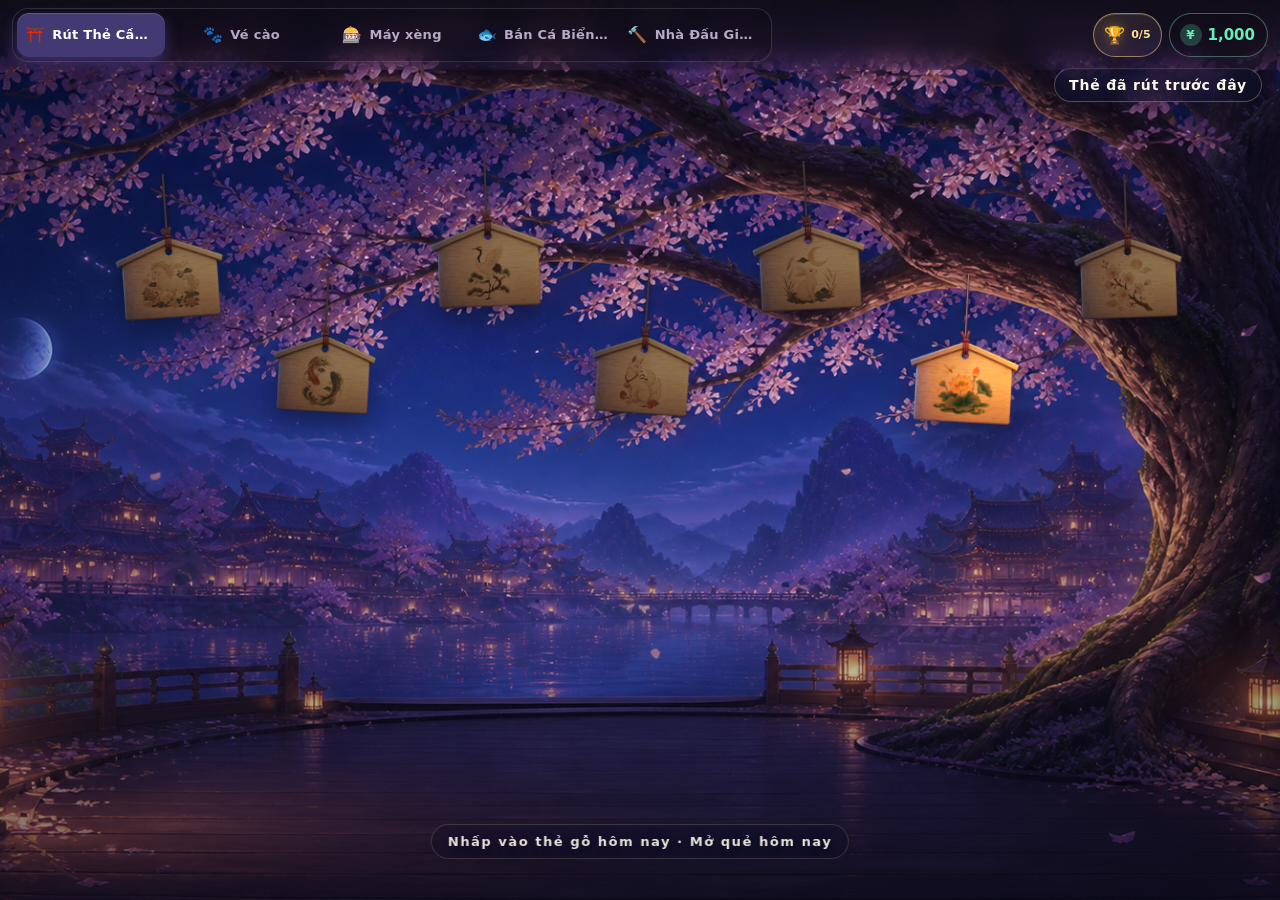
==== commit e1af6857: "Dich toan bo UI con sot trong cg, arcade, city sang Tieng Viet" ====
--- a/arcade/index.html
+++ b/arcade/index.html
@@ -383,15 +383,15 @@
       </button>
     </div>
     <div class="wallet">
-      <button class="wallet-btn" id="walletBtn" type="button" aria-expanded="false" aria-haspopup="true" aria-label="共享钱包">
+      <button class="wallet-btn" id="walletBtn" type="button" aria-expanded="false" aria-haspopup="true" aria-label="Ví chung">
         <span class="mark" aria-hidden="true">¥</span>
         <b id="balance">¥0</b>
       </button>
       <div class="pop" id="walletPop" hidden>
-        <h3>共享钱包</h3>
-        <p id="walletHint">五个游戏共用同一份余额，Dữ liệu được lưu trong trình duyệt。</p>
+        <h3>Ví chung</h3>
+        <p id="walletHint">Năm trò chơi dùng chung số dư, dữ liệu được lưu trong trình duyệt.</p>
         <div class="pop-themes">
-          <span>主题</span>
+          <span>Chủ đề</span>
           <div class="themes" id="themes" role="group" aria-label="Chuyển đổi chủ đề"></div>
         </div>
       </div>
@@ -404,18 +404,18 @@
   <section class="milestone-sheet" role="dialog" aria-modal="true" aria-labelledby="milestoneTitle">
     <header class="milestone-head">
       <span class="milestone-head-mark" aria-hidden="true">🏆</span>
-      <div class="milestone-head-copy"><h2 id="milestoneTitle">街机里程碑</h2><p>达标后，新变体会永久加入当前聊天的奖池</p></div>
+      <div class="milestone-head-copy"><h2 id="milestoneTitle">Cột mốc Arcade</h2><p>Sau khi đạt chuẩn, biến thể mới sẽ vĩnh viễn được thêm vào bể thưởng của đoạn chat hiện tại</p></div>
       <button class="milestone-close" id="milestoneClose" type="button" aria-label="Đóng mốc thành tựu">×</button>
     </header>
-    <div class="milestone-summary"><b>Tiến độ thu thập giải thưởng</b><span id="milestoneTotal">0 / 5</span><small class="milestone-sync" id="milestoneSync">Đang đợi dữ liệu phiên trò chuyện MVU 数据</small></div>
+    <div class="milestone-summary"><b>Tiến độ thu thập giải thưởng</b><span id="milestoneTotal">0 / 5</span><small class="milestone-sync" id="milestoneSync">Đang đợi dữ liệu phiên trò chuyện MVU</small></div>
     <div class="milestone-list" id="milestoneList"></div>
-    <footer class="milestone-foot">Mốc thành tựu được lưu trong「系统配置 · 街机」中，切换酒馆聊天后会读取该聊天自己的进度。</footer>
+    <footer class="milestone-foot">Mốc thành tựu được lưu trong「Cấu hình hệ thống · Khu trò chơi」, khi chuyển đổi chat sẽ đọc tiến độ của chat đó.</footer>
   </section>
 </div>
 
 <main class="stage" id="stage" data-fit="content">
   <div class="loader" id="loader"><div class="spinner" aria-hidden="true"></div><span>Đang tải...…</span></div>
-  <iframe class="frame" id="frame" title="游戏画面" allow="autoplay"></iframe>
+  <iframe class="frame" id="frame" title="Màn hình trò chơi" allow="autoplay"></iframe>
 </main>
 
 <script src="token-system.js?v=20260930-auction-daily1"></script>
@@ -458,11 +458,11 @@
 ];
 const GAME_STATE_KEYS = GAMES.map(g => g.state).filter(Boolean);
 const MILESTONES = [
-  {id:'slot-golden-grape',unlock:'slot_golden_grape',rank:'Huy hiệu đồng',icon:'🍇',group:'Máy xèng',field:'旋转次数',target:50,title:'黄金果实',reward:'黄金葡萄',effect:'3 倍黄金变体，作为低概率额外奖项加入Máy xèng。'},
-  {id:'fish-golden-clown',unlock:'fish_golden_clown',rank:'Huy hiệu đồng',icon:'🐠',group:'Bắn cá',field:'捕获次数',target:100,title:'黄金鱼影',reward:'黄金小丑鱼',effect:'4 倍黄金鱼种，拥有略高的有效回报率。'},
-  {id:'fish-starlight-jelly',unlock:'fish_starlight_jelly',rank:'Huy hiệu bạc',icon:'🌌',group:'Bắn cá',field:'捕获次数',target:500,title:'星海来客',reward:'星光水母',effect:'8 倍星空鱼种，带有额外福运修正。'},
-  {id:'slot-mystery-cloud',unlock:'slot_mystery_cloud',rank:'Huy hiệu bạc',icon:'❔',group:'Máy xèng',field:'旋转次数',target:500,title:'云中变数',reward:'云雾问号',effect:'两个相同图案同行时，问号会以云雾动画变形成第三个。'},
-  {id:'fish-deep-bomb',unlock:'fish_deep_bomb',rank:'Huy hiệu vàng',icon:'💣',group:'Bắn cá',field:'捕获次数',target:2000,title:'深海爆破',reward:'深海炸弹',effect:'引爆后清除鱼群，并把鱼群倍率的一半计入爆破奖金。'},
+  {id:'slot-golden-grape',unlock:'slot_golden_grape',rank:'Huy hiệu đồng',icon:'🍇',group:'Máy xèng',field:'Số lượt quay',target:50,title:'Quả vàng',reward:'Nho vàng',effect:'Biến thể vàng x3, được thêm vào Máy xèng như một phần thưởng phụ tỉ lệ thấp.'},
+  {id:'fish-golden-clown',unlock:'fish_golden_clown',rank:'Huy hiệu đồng',icon:'🐠',group:'Bắn cá',field:'Số lần bắt',target:100,title:'Bóng cá vàng',reward:'Cá hề vàng',effect:'Loài cá vàng x4, có tỷ lệ hoàn trả thực tế cao hơn một chút.'},
+  {id:'fish-starlight-jelly',unlock:'fish_starlight_jelly',rank:'Huy hiệu bạc',icon:'🌌',group:'Bắn cá',field:'Số lần bắt',target:500,title:'Khách từ biển sao',reward:'Sứa ánh sao',effect:'Loài cá tinh vân x8, đi kèm hiệu ứng chúc phúc bổ sung.'},
+  {id:'slot-mystery-cloud',unlock:'slot_mystery_cloud',rank:'Huy hiệu bạc',icon:'❔',group:'Máy xèng',field:'Số lượt quay',target:500,title:'Biến số trong mây',reward:'Dấu hỏi mây mù',effect:'Khi 2 biểu tượng giống nhau cùng hàng, dấu hỏi sẽ biến thành biểu tượng thứ 3 bằng hiệu ứng mây mù.'},
+  {id:'fish-deep-bomb',unlock:'fish_deep_bomb',rank:'Huy hiệu vàng',icon:'💣',group:'Bắn cá',field:'Số lần bắt',target:2000,title:'Bộc phá biển sâu',reward:'Bom biển sâu',effect:'Sau khi kích nổ sẽ dọn sạch đàn cá, và tính 50% hệ số đàn cá vào tiền thưởng bộc phá.'},
 ];
 
 const el = {
@@ -500,7 +500,7 @@
 try { if (embedded) document.documentElement.classList.add('is-hud'); } catch (_) {}
 if (embedded) {
   const hint = document.getElementById('walletHint');
-  if (hint) hint.textContent = '五个游戏共用角色资金，与世界「Tiền bạc」同步。';
+  if (hint) hint.textContent = 'Năm trò chơi dùng chung tiền nhân vật, đồng bộ với 「Tiền bạc」 của thế giới.';
 }
 
 /* ---------------- storage helpers ---------------- */
@@ -644,11 +644,11 @@
     b.className = 'swatch';
     b.dataset.theme = t;
     b.title = THEME_LABEL[t];
-    b.setAttribute('aria-label', '主题：' + THEME_LABEL[t]);
+    b.setAttribute('aria-label', 'Chủ đề: ' + THEME_LABEL[t]);
     b.setAttribute('aria-pressed', String(t === theme));
     b.addEventListener('click', () => {
       applyTheme(t);
-      if (!current.themed) toast(current.label+'使用固定主题，已保存给其他游戏');
+      if (!current.themed) toast(current.label + ' sử dụng chủ đề cố định, đã lưu cho trò chơi khác');
     });
     el.themes.appendChild(b);
   }
@@ -681,14 +681,14 @@
 
 function show(game) {
   current = game;
-  document.title = game.title + ' · 幸运街机';
+  document.title = game.title + ' · Arcade May Mắn';
   document.documentElement.dataset.game = game.id;
   for (const g of GAMES) {
     const t = document.getElementById('tab-' + g.id);
     if (t) { t.setAttribute('aria-selected', String(g === game)); t.tabIndex = g === game ? 0 : -1; }
   }
   el.themes.dataset.inert = String(!game.themed);
-  el.themes.title = game.themed ? '切换主题' : game.label+'使用固定主题';
+  el.themes.title = game.themed ? 'Đổi chủ đề' : game.label + ' sử dụng chủ đề cố định';
 
   el.stage.dataset.fit = game.fit;
   el.frame.style.height = '';
@@ -819,13 +819,13 @@
   const doneCount = MILESTONES.filter(milestoneDone).length;
   el.milestoneBadge.textContent = `${doneCount}/${MILESTONES.length}`;
   el.milestoneTotal.textContent = `${doneCount} / ${MILESTONES.length}`;
-  el.milestoneSync.textContent = arcadeProfile ? 'Đã kết nối với phiên trò chuyện · 进度由 MVU 保存' : 'Chưa kết nối SillyTavern MVU；独立打开页面时只展示规则';
+  el.milestoneSync.textContent = arcadeProfile ? 'Đã kết nối với phiên trò chuyện · Tiến độ được MVU lưu' : 'Chưa kết nối SillyTavern MVU; chỉ hiển thị quy tắc khi mở trang độc lập';
   el.milestoneSync.classList.toggle('is-live', !!arcadeProfile);
   el.milestoneList.innerHTML = MILESTONES.map((item) => {
     const value = milestoneValue(item), done = milestoneDone(item), shown = Math.min(item.target, value);
     const percent = done ? 100 : Math.max(0, Math.min(100, value / item.target * 100));
-    const status = done ? '已加入奖池' : `还差 ${Math.max(0, item.target - value)} 次`;
-    return `<article class="milestone-card${done ? ' is-done' : ''}" style="--progress:${percent}%"><span class="milestone-icon" aria-hidden="true">${item.icon}</span><div class="milestone-copy"><div class="milestone-title"><b>${item.title}</b><span class="milestone-rank">${item.rank}</span></div><p>${item.group} · ${item.field}达到 ${item.target} 次。${item.effect}</p><div class="milestone-progress"><span class="milestone-track" style="--progress:${percent}%"><i></i></span><em>${shown} / ${item.target}</em></div><div class="milestone-reward"><span>解锁：${item.reward}</span><strong>${status}</strong></div></div></article>`;
+    const status = done ? 'Đã thêm vào bể thưởng' : `Còn thiếu ${Math.max(0, item.target - value)} lần`;
+    return `<article class="milestone-card${done ? ' is-done' : ''}" style="--progress:${percent}%"><span class="milestone-icon" aria-hidden="true">${item.icon}</span><div class="milestone-copy"><div class="milestone-title"><b>${item.title}</b><span class="milestone-rank">${item.rank}</span></div><p>${item.group} · ${item.field} đạt ${item.target} lượt. ${item.effect}</p><div class="milestone-progress"><span class="milestone-track" style="--progress:${percent}%"><i></i></span><em>${shown} / ${item.target}</em></div><div class="milestone-reward"><span>Mở khóa: ${item.reward}</span><strong>${status}</strong></div></div></article>`;
   }).join('');
 }
 function toggleMilestones(open) {
@@ -858,7 +858,7 @@
 addEventListener('airp-token:unlock', (event) => {
   const names = { fishing: 'Bắn cáXu trò chơi', scratch: 'Vé càoXu trò chơi', slots: 'Máy xèngXu trò chơi' };
   const game = event.detail?.game;
-  toast(`Xu trò chơi掉落解锁：${names[game] || game}`);
+  toast(`Mở khóa rơi xu trò chơi: ${names[game] || game}`);
 });
 
 /* ---------------- inbound game events ---------------- */
@@ -876,7 +876,7 @@
       renderMilestones();
       const unlocked = Array.isArray(d.unlocked) ? d.unlocked : [];
       if (unlocked.length) {
-        toast('里程碑解锁：' + unlocked.map(x => x.label || x.id).join(' / '));
+        toast('Mở khóa cột mốc: ' + unlocked.map(x => x.label || x.id).join(' / '));
         el.milestoneBtn.classList.remove('has-new');
         void el.milestoneBtn.offsetWidth;
         el.milestoneBtn.classList.add('has-new');
@@ -901,7 +901,7 @@
     const detail = gameEventDetail(d);
     const reward = Number(detail.reward);
     const tokenReward = Math.max(0, Math.floor(Number(detail.tokenReward) || 0));
-    if (Number.isFinite(reward) && reward > 0) toast(`签到福礼 +${fmt(reward)} · +${tokenReward}Xu trò chơi`);
+    if (Number.isFinite(reward) && reward > 0) toast(`Lễ bao điểm danh +${fmt(reward)} · +${tokenReward} xu trò chơi`);
   }
   renderBalance();
 });
